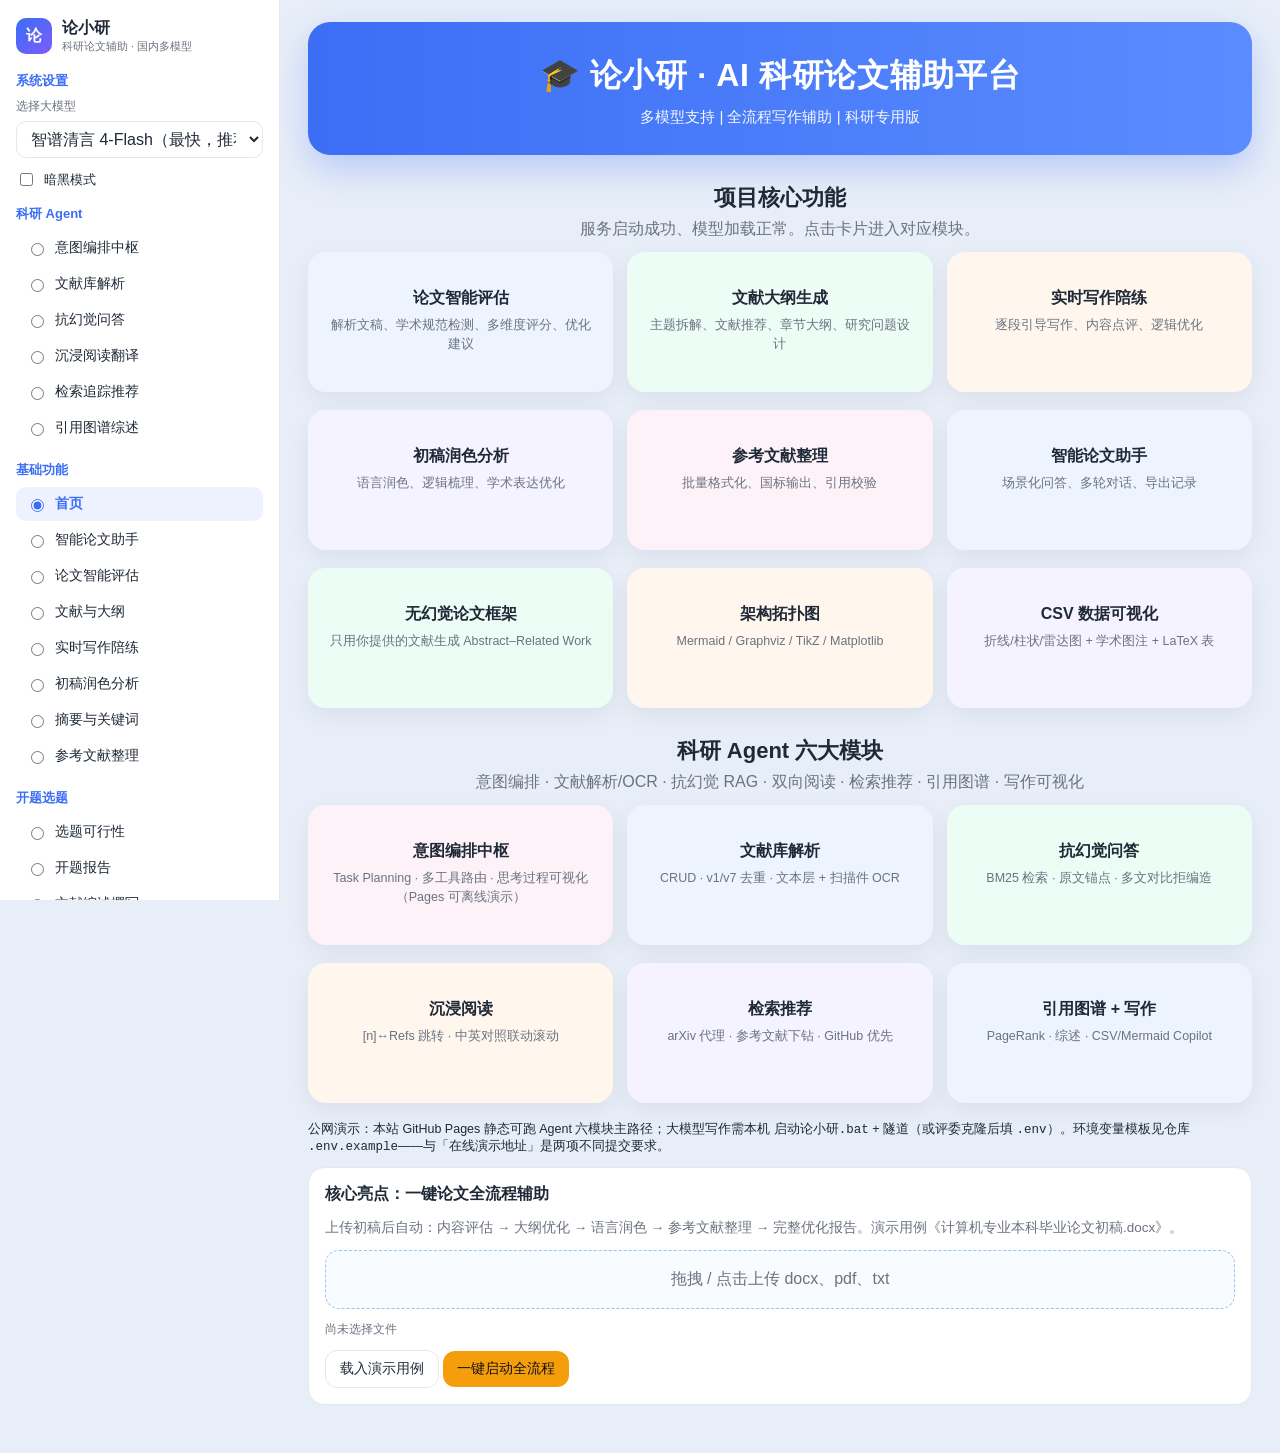
==== docs/index.html @ 1c985ee3 "Stabilize research-agent build: browser-side demo, deploy scripts, no secrets" ====
<!DOCTYPE html>
<html lang="zh-CN">
<head>
  <meta charset="UTF-8" />
  <meta name="viewport" content="width=device-width, initial-scale=1" />
  <title>论小研 · AI 科研论文辅助平台</title>
  <link rel="stylesheet" href="static/css/style.css?v=39" />
  <script>
    function go(id) {
      var pages = document.querySelectorAll(".page");
      for (var i = 0; i < pages.length; i++) pages[i].classList.remove("show");
      var el = document.getElementById("page-" + id);
      if (el) el.classList.add("show");
      var radios = document.querySelectorAll('input[name="nav"]');
      for (var j = 0; j < radios.length; j++) radios[j].checked = radios[j].value === id;
      try { history.replaceState(null, "", "#" + id); } catch (e) {}
      window.scrollTo(0, 0);
      return false;
    }
    function setScene(name) {
      window.LX_SCENE = name;
      var cards = document.querySelectorAll("#sceneCards .scard");
      for (var i = 0; i < cards.length; i++) cards[i].classList.toggle("on", cards[i].getAttribute("data-scene") === name);
      return false;
    }
  </script>
</head>
<body>
  <div class="app">
    <aside class="sidebar">
      <div class="brand-row">
        <div class="logo">论</div>
        <div><b>论小研</b><span>科研论文辅助 · 国内多模型</span></div>
      </div>

      <div class="h">系统设置</div>
      <label class="mini">选择大模型</label>
      <select id="modelSelect">
        <optgroup label="智谱清言">
          <option value="glm-4-flash" selected>智谱清言 4-Flash（最快，推荐）</option>
          <option value="glm-4-flash-250414">智谱清言 4-Flash-250414（长文本）</option>
          <option value="glm-4.7-flash">智谱清言 4.7-Flash（写作）</option>
          <option value="glm-4.5-flash">智谱清言 4.5-Flash（均衡）</option>
          <option value="glm-z1-flash">智谱清言 Z1-Flash（深度推理）</option>
        </optgroup>
        <optgroup label="通义千问">
          <option value="qwen25-7b">通义千问 2.5-7B（对话）</option>
          <option value="qwen35-4b">通义千问 3.5-4B（写作）</option>
        </optgroup>
        <optgroup label="Groq">
          <option value="groq-qwen38">通义千问 3.8-27B（Groq）</option>
          <option value="groq-gpt120">GPT-OSS 120B（长文）</option>
        </optgroup>
      </select>
      <label class="check"><input type="checkbox" id="darkBox" /> 暗黑模式</label>

      <div class="h">科研 Agent</div>
      <div class="nav-group">
        <label class="nav-item"><input type="radio" name="nav" value="agent" onclick="go('agent')" /> 意图编排中枢</label>
        <label class="nav-item"><input type="radio" name="nav" value="library" onclick="go('library')" /> 文献库解析</label>
        <label class="nav-item"><input type="radio" name="nav" value="rag" onclick="go('rag')" /> 抗幻觉问答</label>
        <label class="nav-item"><input type="radio" name="nav" value="reader" onclick="go('reader')" /> 沉浸阅读翻译</label>
        <label class="nav-item"><input type="radio" name="nav" value="retrieve" onclick="go('retrieve')" /> 检索追踪推荐</label>
        <label class="nav-item"><input type="radio" name="nav" value="graph" onclick="go('graph')" /> 引用图谱综述</label>
      </div>
      <div class="h">基础功能</div>
      <div class="nav-group">
        <label class="nav-item"><input type="radio" name="nav" value="home" checked onclick="go('home')" /> 首页</label>
        <label class="nav-item"><input type="radio" name="nav" value="chat" onclick="go('chat')" /> 智能论文助手</label>
        <label class="nav-item"><input type="radio" name="nav" value="evaluate" onclick="go('evaluate')" /> 论文智能评估</label>
        <label class="nav-item"><input type="radio" name="nav" value="outline" onclick="go('outline')" /> 文献与大纲</label>
        <label class="nav-item"><input type="radio" name="nav" value="coach" onclick="go('coach')" /> 实时写作陪练</label>
        <label class="nav-item"><input type="radio" name="nav" value="polish" onclick="go('polish')" /> 初稿润色分析</label>
        <label class="nav-item"><input type="radio" name="nav" value="abstract" onclick="go('abstract')" /> 摘要与关键词</label>
        <label class="nav-item"><input type="radio" name="nav" value="refs" onclick="go('refs')" /> 参考文献整理</label>
      </div>
      <div class="h">开题选题</div>
      <div class="nav-group">
        <label class="nav-item"><input type="radio" name="nav" value="topic" onclick="go('topic')" /> 选题可行性</label>
        <label class="nav-item"><input type="radio" name="nav" value="proposal" onclick="go('proposal')" /> 开题报告</label>
        <label class="nav-item"><input type="radio" name="nav" value="litreview" onclick="go('litreview')" /> 文献综述撰写</label>
        <label class="nav-item"><input type="radio" name="nav" value="schedule" onclick="go('schedule')" /> 进度与任务书</label>
        <label class="nav-item"><input type="radio" name="nav" value="path" onclick="go('path')" /> 科研路径规划</label>
      </div>
      <div class="h">写作表达</div>
      <div class="nav-group">
        <label class="nav-item"><input type="radio" name="nav" value="rewrite" onclick="go('rewrite')" /> 学术降重改写</label>
        <label class="nav-item"><input type="radio" name="nav" value="expand" onclick="go('expand')" /> 章节扩写</label>
        <label class="nav-item"><input type="radio" name="nav" value="translate" onclick="go('translate')" /> 中英学术翻译</label>
        <label class="nav-item"><input type="radio" name="nav" value="diff" onclick="go('diff')" /> 两稿对照</label>
        <label class="nav-item"><input type="radio" name="nav" value="retrospect" onclick="go('retrospect')" /> 论文写作复盘</label>
        <label class="nav-item"><input type="radio" name="nav" value="framework" onclick="go('framework')" /> 无幻觉论文框架</label>
        <label class="nav-item"><input type="radio" name="nav" value="diagram" onclick="go('diagram')" /> 架构拓扑图</label>
        <label class="nav-item"><input type="radio" name="nav" value="csvviz" onclick="go('csvviz')" /> CSV 数据可视化</label>
      </div>
      <div class="h">规范与实验</div>
      <div class="nav-group">
        <label class="nav-item"><input type="radio" name="nav" value="terms" onclick="go('terms')" /> 术语与缩写表</label>
        <label class="nav-item"><input type="radio" name="nav" value="formula" onclick="go('formula')" /> 公式与符号</label>
        <label class="nav-item"><input type="radio" name="nav" value="figure" onclick="go('figure')" /> 图表与表题</label>
        <label class="nav-item"><input type="radio" name="nav" value="experiment" onclick="go('experiment')" /> 实验设计助手</label>
        <label class="nav-item"><input type="radio" name="nav" value="reproduce" onclick="go('reproduce')" /> 复现实验清单</label>
        <label class="nav-item"><input type="radio" name="nav" value="ethics" onclick="go('ethics')" /> 伦理致谢声明</label>
      </div>
      <div class="h">答辩投稿</div>
      <div class="nav-group">
        <label class="nav-item"><input type="radio" name="nav" value="submit" onclick="go('submit')" /> 投稿适配优化</label>
        <label class="nav-item"><input type="radio" name="nav" value="reviewer" onclick="go('reviewer')" /> 审稿人模拟</label>
        <label class="nav-item"><input type="radio" name="nav" value="rebuttal" onclick="go('rebuttal')" /> 审稿意见回复</label>
        <label class="nav-item"><input type="radio" name="nav" value="venue" onclick="go('venue')" /> 期刊会议推荐</label>
        <label class="nav-item"><input type="radio" name="nav" value="defense" onclick="go('defense')" /> 答辩模拟</label>
        <label class="nav-item"><input type="radio" name="nav" value="ppt" onclick="go('ppt')" /> 答辩PPT大纲</label>
        <label class="nav-item"><input type="radio" name="nav" value="weekly" onclick="go('weekly')" /> 导师周报</label>
      </div>
    </aside>

    <main class="main">
      <section class="page show" id="page-home">
        <div class="hero">
          <h1>🎓 论小研 · AI 科研论文辅助平台</h1>
          <p>多模型支持 | 全流程写作辅助 | 科研专用版</p>
        </div>
        <div class="section-head">
          <h2>项目核心功能</h2>
          <p>服务启动成功、模型加载正常。点击卡片进入对应模块。</p>
        </div>
        <div class="cards3">
          <div class="scard c1 feat" onclick="go('evaluate')"><b>论文智能评估</b><span>解析文稿、学术规范检测、多维度评分、优化建议</span></div>
          <div class="scard c2 feat" onclick="go('outline')"><b>文献大纲生成</b><span>主题拆解、文献推荐、章节大纲、研究问题设计</span></div>
          <div class="scard c3 feat" onclick="go('coach')"><b>实时写作陪练</b><span>逐段引导写作、内容点评、逻辑优化</span></div>
        </div>
        <div class="cards3">
          <div class="scard c4 feat" onclick="go('polish')"><b>初稿润色分析</b><span>语言润色、逻辑梳理、学术表达优化</span></div>
          <div class="scard c5 feat" onclick="go('refs')"><b>参考文献整理</b><span>批量格式化、国标输出、引用校验</span></div>
          <div class="scard c1 feat" onclick="go('chat')"><b>智能论文助手</b><span>场景化问答、多轮对话、导出记录</span></div>
        </div>
        <div class="cards3">
          <div class="scard c2 feat" onclick="go('framework')"><b>无幻觉论文框架</b><span>只用你提供的文献生成 Abstract–Related Work</span></div>
          <div class="scard c3 feat" onclick="go('diagram')"><b>架构拓扑图</b><span>Mermaid / Graphviz / TikZ / Matplotlib</span></div>
          <div class="scard c4 feat" onclick="go('csvviz')"><b>CSV 数据可视化</b><span>折线/柱状/雷达图 + 学术图注 + LaTeX 表</span></div>
        </div>
        <div class="section-head"><h2>科研 Agent 六大模块</h2><p>意图编排 · 文献解析/OCR · 抗幻觉 RAG · 双向阅读 · 检索推荐 · 引用图谱 · 写作可视化</p></div>
        <div class="cards3">
          <div class="scard c5 feat" onclick="go('agent')"><b>意图编排中枢</b><span>Task Planning · 多工具路由 · 思考过程可视化（Pages 可离线演示）</span></div>
          <div class="scard c1 feat" onclick="go('library')"><b>文献库解析</b><span>CRUD · v1/v7 去重 · 文本层 + 扫描件 OCR</span></div>
          <div class="scard c2 feat" onclick="go('rag')"><b>抗幻觉问答</b><span>BM25 检索 · 原文锚点 · 多文对比拒编造</span></div>
        </div>
        <div class="cards3">
          <div class="scard c3 feat" onclick="go('reader')"><b>沉浸阅读</b><span>[n]↔Refs 跳转 · 中英对照联动滚动</span></div>
          <div class="scard c4 feat" onclick="go('retrieve')"><b>检索推荐</b><span>arXiv 代理 · 参考文献下钻 · GitHub 优先</span></div>
          <div class="scard c1 feat" onclick="go('graph')"><b>引用图谱 + 写作</b><span>PageRank · 综述 · CSV/Mermaid Copilot</span></div>
        </div>
        <p class="muted" style="margin:8px 0 0;font-size:12.5px">公网演示：本站 GitHub Pages 静态可跑 Agent 六模块主路径；大模型写作需本机 <code>启动论小研.bat</code> + 隧道（或评委克隆后填 <code>.env</code>）。环境变量模板见仓库 <code>.env.example</code>——与「在线演示地址」是两项不同提交要求。</p>
        <div class="card">
          <b>核心亮点：一键论文全流程辅助</b>
          <p style="color:var(--muted);font-size:13.5px">上传初稿后自动：内容评估 → 大纲优化 → 语言润色 → 参考文献整理 → 完整优化报告。演示用例《计算机专业本科毕业论文初稿.docx》。</p>
          <div class="drop" id="pipeDrop">拖拽 / 点击上传 docx、pdf、txt<input type="file" accept=".docx,.pdf,.txt,.md" /></div>
          <p class="filelab" id="pipeFileLabel" style="color:var(--muted);font-size:12px">尚未选择文件</p>
          <button class="btn ghost" type="button" onclick="loadDemo('pipeline')">载入演示用例</button>
          <button class="btn gold" type="button" onclick="runPipe()">一键启动全流程</button>
          <div id="pipeResult"></div>
        </div>
      </section>

      <section class="page" id="page-agent">
        <div class="hero"><h1>意图驱动 · 科研 Agent 编排中枢</h1><p>Task Planning → 多工具调用 → 思考日志（可纯前端闭环，冲 Agent 技术深度分）</p></div>
        <div class="card">
          <label class="muted">研究意图 / 目标</label>
          <textarea id="agentGoal" rows="2" placeholder="例：全流程演示：Attention 去重 + RAG 问 β1 + 多文对比 + arXiv 检索 + 图谱综述 + 写作框架">全流程科研演示：去重 RAG 对比 检索 图谱 写作</textarea>
          <div class="grid2">
            <div>
              <label class="muted">RAG 问题（可选）</label>
              <input id="agentQuestion" type="text" value="Adam beta_1 beta_2 and how many P100 GPUs?" style="width:100%" />
            </div>
            <div>
              <label class="muted">检索词（可选）</label>
              <input id="agentRetrieve" type="text" value="transformer attention" style="width:100%" />
            </div>
          </div>
          <label class="muted">写作 idea（可选）</label>
          <input id="agentIdea" type="text" value="occlusion-aware campus pedestrian detection" style="width:100%" />
          <div class="row" style="margin-top:10px">
            <button class="btn ghost" type="button" onclick="previewAgentPlan()">只生成计划</button>
            <button class="btn gold" type="button" onclick="runResearchAgent()">执行编排</button>
          </div>
          <h4>任务计划</h4>
          <div id="agentPlan"></div>
          <h4>思考过程</h4>
          <div id="agentThoughts" class="report"></div>
          <h4>汇总输出</h4>
          <div id="agentResult"></div>
        </div>
      </section>

      <section class="page" id="page-library">
        <div class="hero"><h1>文献库 · PDF 解析与语义去重</h1><p>模块一：CRUD · SimHash 去重 · 文本层解析 · 扫描件 OCR（Tesseract）</p></div>
        <div class="card">
          <div class="row">
            <button class="btn gold" type="button" onclick="loadAttentionDemo()">一键 Attention v1→v7 去重测例</button>
            <button class="btn ghost" type="button" onclick="loadScanOcrDemo()">扫描件 OCR 测例 PDF</button>
            <button class="btn ghost" type="button" onclick="loadLongBookDemo()">长文档分级加载测例</button>
            <input type="file" id="libFile" accept=".pdf,.txt,.md" />
            <button class="btn" type="button" onclick="ingestLibFile()">上传入库</button>
          </div>
          <textarea id="libPaste" rows="5" placeholder="或粘贴论文纯文本（含 Title/Abstract/References）"></textarea>
          <button class="btn ghost" type="button" onclick="ingestLibPaste()">粘贴入库</button>
          <div id="libList"></div>
          <div class="report" id="libDetail"></div>
        </div>
      </section>

      <section class="page" id="page-rag">
        <div class="hero"><h1>抗幻觉知识问答</h1><p>模块二：RAG 溯源锚点 · 多文对比 · 证据不足拒答</p></div>
        <div class="card">
          <div class="pick-list" id="ragPickList"></div>
          <textarea id="ragQuestion" rows="3" placeholder="例：Adam 的 β1/β2？训练用了几块 P100？WMT En-De BLEU？"></textarea>
          <div class="row">
            <button class="btn" type="button" onclick="runRagAsk()">带出处回答</button>
            <button class="btn ghost" type="button" onclick="runRagCompare()">多文对比</button>
          </div>
          <div class="report" id="ragOut"></div>
        </div>
      </section>

      <section class="page" id="page-reader">
        <div class="hero"><h1>沉浸式阅读与双向翻译</h1><p>模块三：标题树 · [n]↔References · 中英联动滚动 · 整句对照（禁中英混杂）</p></div>
        <div class="card">
          <div class="row">
            <select id="readerSelect"></select>
            <button class="btn" type="button" onclick="openReader()">打开阅读器</button>
            <button class="btn ghost" type="button" onclick="polishReaderZh()">模型补全中文</button>
          </div>
          <div id="readerRoot"></div>
        </div>
      </section>

      <section class="page" id="page-retrieve">
        <div class="hero"><h1>论文检索 · 追踪 · 推荐</h1><p>模块四：arXiv API · 参考文献下钻 · GitHub 优先推荐</p></div>
        <div class="card">
          <div class="row">
            <input id="arxivQ" type="text" placeholder="检索词或 arXiv id，如 transformer / 1706.03762" style="flex:1;min-width:200px" />
            <button class="btn" type="button" onclick="runArxivSearch()">检索</button>
            <button class="btn ghost" type="button" onclick="runRecommend()">基于本地库推荐</button>
          </div>
          <textarea id="refDrill" rows="4" placeholder="粘贴参考文献列表，逐条下钻下载元数据"></textarea>
          <button class="btn ghost" type="button" onclick="runRefDrill()">参考文献下钻</button>
          <div id="arxivOut"></div>
        </div>
      </section>

      <section class="page" id="page-graph">
        <div class="hero"><h1>局域引用图谱与综述</h1><p>模块五：PageRank 基石节点 · 自动综述 · Future Work 去旧提新</p></div>
        <div class="card">
          <div class="row">
            <button class="btn gold" type="button" onclick="loadGraphDemo()">载入 16 篇演示语料</button>
            <button class="btn" type="button" onclick="runGraph()">生成图谱与综述</button>
          </div>
          <div id="graphOut"></div>
        </div>
      </section>

      <section class="page" id="page-chat">
        <div class="hero">
          <h1>🎓 论小研 · 智能论文助手</h1>
          <p>多模型支持 | 全流程写作辅助 | 科研专用版</p>
        </div>
        <div class="section-head">
          <h2>智能论文助手</h2>
          <p>自然对话交互，一站式解决开题、写作、文献、答辩问题</p>
        </div>
        <div class="badge" id="speedBadge">极速模式：智谱清言 4-Flash</div>
        <div class="cards3" id="sceneCards">
          <div class="scard c1 on" data-scene="writing" onclick="setScene('writing')"><b>论文写作</b><span>大纲设计、内容扩充、摘要撰写、降重表达</span></div>
          <div class="scard c2" data-scene="lit" onclick="setScene('lit')"><b>文献辅助</b><span>文献总结、研究对比、创新点提炼、开题报告辅助</span></div>
          <div class="scard c3" data-scene="guide" onclick="setScene('guide')"><b>科研指导</b><span>选题建议、研究方法、投稿技巧、学术规范</span></div>
        </div>
        <p style="color:var(--muted);font-size:13px">试试这些问题：</p>
        <div class="qrow">
          <button class="qbtn" type="button" onclick="ask('论文大纲怎么写？')">论文大纲怎么写</button>
          <button class="qbtn" type="button" onclick="ask('摘要优化建议')">摘要优化建议</button>
          <button class="qbtn" type="button" onclick="ask('文献怎么总结？')">文献怎么总结</button>
          <button class="qbtn" type="button" onclick="ask('答辩老师最爱问什么？')">答辩高频问题</button>
        </div>
        <div class="card">
          <b>对话记录</b>
          <div class="chat-log" id="chatLog"><p style="color:var(--muted)">选择场景后，点击快捷问题或在下方提问。</p></div>
          <div style="display:flex;gap:8px;margin-top:8px;align-items:center">
            <input type="text" id="chatInput" placeholder="自由提问，例如：帮我评估这篇论文的摘要" />
            <label class="btn ghost" style="margin:0;cursor:pointer;white-space:nowrap">上传论文
              <input id="chatFile" type="file" accept=".docx,.pdf,.txt,.md" style="display:none" />
            </label>
            <button class="btn" type="button" onclick="sendChat()">发送</button>
            <button class="btn ghost" type="button" onclick="exportChat()">导出</button>
          </div>
          <p class="filelab" id="chatFileLabel" style="display:none"></p>
        </div>
      </section>

      <section class="page" id="page-evaluate">
        <div class="hero"><h1>论文智能评估</h1><p>解析文稿 · 学术规范检测 · 多维度评分</p></div>
        <div class="card">
          <div class="drop" data-key="evaluate">拖拽 / 点击上传论文 docx、pdf<input type="file" accept=".docx,.pdf,.txt,.md" /></div>
          <p class="filelab" id="evaluateFileLabel" style="color:var(--muted);font-size:12px">尚未选择文件</p>
          <button class="btn ghost" type="button" onclick="loadDemo('evaluate')">使用演示用例</button>
          <button class="btn" type="button" onclick="runTool('evaluate')">开始评估</button>
          <div class="report" id="evaluateOut"></div>
        </div>
      </section>

      <section class="page" id="page-outline">
        <div class="hero"><h1>个性化文献与大纲生成</h1><p>章节大纲 · 核心文献 · 研究问题</p></div>
        <div class="card">
          <label class="mini">研究主题</label>
          <input type="text" id="outlineTopic" placeholder="例如：校园行人检测与轨迹分析" />
          <div class="drop" data-key="outline">可上传初稿辅助生成<input type="file" accept=".docx,.pdf,.txt,.md" /></div>
          <button class="btn ghost" type="button" onclick="loadDemo('outline')">使用演示用例</button>
          <button class="btn" type="button" onclick="runTool('outline')">生成大纲与文献</button>
          <div class="report" id="outlineOut"></div>
        </div>
      </section>

      <section class="page" id="page-coach">
        <div class="hero"><h1>实时写作陪练</h1><p>导师引导 → 你撰写 → AI 点评</p></div>
        <div class="card">
          <p>演示引导题：请阐述本研究的核心创新点与现有方案的差异</p>
          <div class="drop" data-key="coach">上传大纲 / 已写片段<input type="file" accept=".docx,.pdf,.txt,.md" /></div>
          <textarea id="coachAns" placeholder="文本输入作答…"></textarea>
          <button class="btn ghost" type="button" onclick="loadDemo('coach')">使用演示用例</button>
          <button class="btn" type="button" onclick="runTool('coach')">提交点评</button>
          <div class="report" id="coachOut"></div>
        </div>
      </section>

      <section class="page" id="page-polish">
        <div class="hero"><h1>论文初稿润色分析</h1><p>语言、逻辑与学术表达</p></div>
        <div class="card">
          <div class="drop" data-key="polish">上传论文初稿（演示为 docx）<input type="file" accept=".docx,.pdf,.txt,.md" /></div>
          <p class="filelab" id="polishFileLabel" style="color:var(--muted);font-size:12px">尚未选择文件</p>
          <button class="btn ghost" type="button" onclick="loadDemo('polish')">使用演示用例</button>
          <button class="btn" type="button" onclick="runTool('polish')">开始润色分析</button>
          <div class="report" id="polishOut"></div>
        </div>
      </section>

      <section class="page" id="page-abstract">
        <div class="hero"><h1>摘要与关键词生成</h1><p>中文摘要 · 英文摘要 · 关键词 3–5 个</p></div>
        <div class="card">
          <label class="mini">目标期刊 / 学位要求</label>
          <input type="text" id="absReq" value="本科毕业论文摘要" />
          <div class="drop" data-key="abstract">上传论文正文<input type="file" accept=".docx,.pdf,.txt,.md" /></div>
          <button class="btn ghost" type="button" onclick="loadDemo('abstract')">使用演示用例</button>
          <button class="btn" type="button" onclick="runTool('abstract')">一键生成摘要</button>
          <div class="report" id="abstractOut"></div>
        </div>
      </section>

      <section class="page" id="page-refs">
        <div class="hero"><h1>参考文献格式化助手</h1><p>默认 GB/T 7714—2025 顺序编码制</p></div>
        <div class="card">
          <select id="refStd"><option>GB/T 7714—2025 顺序编码制</option><option>GB/T 7714—2025 著者-出版年制</option><option>APA 7th</option></select>
          <textarea id="refRaw" placeholder="粘贴文献列表，或上传文档批量导入"></textarea>
          <div class="drop" data-key="refs">批量导入文件<input type="file" accept=".docx,.pdf,.txt,.md" /></div>
          <button class="btn" type="button" onclick="runTool('refs')">生成格式化结果</button>
          <button class="btn ghost" type="button" onclick="copyOut('refs')">一键复制</button>
          <div class="report" id="refsOut"></div>
        </div>
      </section>

      <section class="page" id="page-topic">
        <div class="hero"><h1>选题可行性评估</h1><p>空白、风险、工作量与题目改写</p></div>
        <div class="card">
          <input type="text" id="topicName" placeholder="拟题 / 方向，例如校园行人检测" />
          <button class="btn" type="button" onclick="runTool('topic')">评估选题</button>
          <div class="report" id="topicOut"></div>
        </div>
      </section>
      <section class="page" id="page-proposal">
        <div class="hero"><h1>开题报告生成</h1><p>依据、内容、方案、12 周进度</p></div>
        <div class="card">
          <input type="text" id="propTopic" placeholder="研究主题" />
          <button class="btn ghost" type="button" onclick="loadDemo('proposal')">使用演示用例</button>
          <button class="btn" type="button" onclick="runTool('proposal')">生成开题报告</button>
          <div class="report" id="proposalOut"></div>
        </div>
      </section>
      <section class="page" id="page-litreview">
        <div class="hero"><h1>文献综述撰写</h1><p>按技术线，不要编年体</p></div>
        <div class="card">
          <div class="drop" data-key="litreview">可上传已有综述草稿<input type="file" accept=".docx,.pdf,.txt,.md" /></div>
          <button class="btn ghost" type="button" onclick="loadDemo('litreview')">使用演示用例</button>
          <button class="btn" type="button" onclick="runTool('litreview')">生成综述结构</button>
          <div class="report" id="litreviewOut"></div>
        </div>
      </section>
      <section class="page" id="page-schedule">
        <div class="hero"><h1>进度与任务书</h1><p>里程碑与每周交付物</p></div>
        <div class="card"><button class="btn" type="button" onclick="runTool('schedule')">生成任务书</button><div class="report" id="scheduleOut"></div></div>
      </section>
      <section class="page" id="page-path">
        <div class="hero"><h1>科研路径规划</h1><p>短期提升与中长期方向</p></div>
        <div class="card">
          <input type="text" id="pathMajor" placeholder="专业，如计算机科学与技术" />
          <input type="text" id="pathSkills" placeholder="已掌握技能" style="margin-top:8px" />
          <input type="text" id="pathInterest" placeholder="研究兴趣" style="margin-top:8px" />
          <div class="drop" data-key="path">上传课程作业 / 课程论文<input type="file" accept=".docx,.pdf,.txt,.md" /></div>
          <button class="btn" type="button" onclick="runTool('path')">生成规划路线</button>
          <div class="report" id="pathOut"></div>
        </div>
      </section>
      <section class="page" id="page-rewrite">
        <div class="hero"><h1>学术降重改写</h1><p>按场景和数据改写，禁止无意义同义替换</p></div>
        <div class="card">
          <textarea id="rewriteSrc" placeholder="粘贴待改写段落"></textarea>
          <button class="btn" type="button" onclick="runTool('rewrite')">开始降重改写</button>
          <div class="report" id="rewriteOut"></div>
        </div>
      </section>
      <section class="page" id="page-expand">
        <div class="hero"><h1>章节扩写</h1><p>提纲扩成可粘贴学术段落</p></div>
        <div class="card">
          <select id="expandChap"><option>绪论 / 创新点</option><option>相关工作</option><option>方法设计</option><option>实验验证</option><option>总结展望</option></select>
          <button class="btn ghost" type="button" onclick="loadDemo('expand')">使用演示用例</button>
          <button class="btn" type="button" onclick="runTool('expand')">扩写本章</button>
          <div class="report" id="expandOut"></div>
        </div>
      </section>
      <section class="page" id="page-translate">
        <div class="hero"><h1>中英学术翻译</h1><p>保留 mAP 等指标符号</p></div>
        <div class="card">
          <textarea id="transSrc" placeholder="中文或英文段落"></textarea>
          <button class="btn" type="button" onclick="runTool('translate')">生成译文</button>
          <div class="report" id="translateOut"></div>
        </div>
      </section>
      <section class="page" id="page-framework">
        <div class="hero"><h1>无幻觉论文框架</h1><p>Abstract / Introduction / Related Work；参考文献只使用你粘贴的条目，绝不编造</p></div>
        <div class="card">
          <label>研究 idea</label>
          <textarea id="fwIdea" placeholder="例如：校园监控中的小目标行人检测与遮挡跟踪"></textarea>
          <label style="margin-top:10px;display:block">真实文献条目（每行一条，可含作者/年份/题名）</label>
          <textarea id="fwPapers" placeholder="Vaswani et al. Attention Is All You Need. NeurIPS, 2017.&#10;Redmon J, Farhadi A. YOLOv3: An Incremental Improvement. arXiv, 2018."></textarea>
          <button class="btn" type="button" onclick="runFramework()">生成无幻觉框架</button>
          <div class="report" id="fwOut"></div>
        </div>
      </section>
      <section class="page" id="page-diagram">
        <div class="hero"><h1>架构拓扑图</h1><p>根据 idea 生成系统架构，并导出 Mermaid / DOT / TikZ / Matplotlib</p></div>
        <div class="card">
          <textarea id="diagIdea" placeholder="描述方法流程，例如：YOLOv8 检测 → ByteTrack 跟踪 → 轨迹热力与越界分析"></textarea>
          <button class="btn" type="button" onclick="runDiagram()">生成架构图与脚本</button>
          <div class="report" id="diagOut"></div>
        </div>
      </section>
      <section class="page" id="page-csvviz">
        <div class="hero"><h1>CSV 数据可视化 Copilot</h1><p>上传实验 CSV → 学术图表 + Figure Caption + Matplotlib / booktabs</p></div>
        <div class="card">
          <div class="drop">拖拽 / 点击上传 CSV<input id="csvFile" type="file" accept=".csv,text/csv" /></div>
          <textarea id="csvRaw" placeholder="或直接粘贴 CSV 文本" style="min-height:140px;margin-top:10px"></textarea>
          <div style="display:flex;gap:8px;flex-wrap:wrap;margin-top:10px;align-items:center">
            <select id="csvChartType">
              <option value="auto">自动选型</option>
              <option value="line">折线图</option>
              <option value="bar">柱状图</option>
              <option value="scatter">散点图</option>
              <option value="radar">雷达图</option>
            </select>
            <button class="btn ghost" type="button" onclick="loadCsvDemo()">载入演示 CSV</button>
            <button class="btn" type="button" onclick="runCsvViz()">生成图表与图注</button>
          </div>
          <div class="report" id="csvOut"></div>
        </div>
      </section>
      <section class="page" id="page-diff">
        <div class="hero"><h1>两稿对照</h1><p>进步点与未改的高优先级项</p></div>
        <div class="card">
          <textarea id="diffNote" placeholder="修改说明或第二版摘录"></textarea>
          <button class="btn ghost" type="button" onclick="loadDemo('diff')">使用演示用例</button>
          <button class="btn" type="button" onclick="runTool('diff')">生成对照</button>
          <div class="report" id="diffOut"></div>
        </div>
      </section>
      <section class="page" id="page-retrospect">
        <div class="hero"><h1>论文写作复盘</h1><p>对照多次评估 / 润色记录</p></div>
        <div class="card">
          <button class="btn" type="button" onclick="runTool('retrospect')">生成结构化复盘</button>
          <div class="report" id="retrospectOut"></div>
        </div>
      </section>
      <section class="page" id="page-terms">
        <div class="hero"><h1>术语与缩写表</h1><p></p></div>
        <div class="card"><button class="btn" type="button" onclick="runTool('terms')">生成术语表</button><div class="report" id="termsOut"></div></div>
      </section>
      <section class="page" id="page-formula">
        <div class="hero"><h1>公式与符号规范</h1><p></p></div>
        <div class="card"><button class="btn" type="button" onclick="runTool('formula')">生成符号表</button><div class="report" id="formulaOut"></div></div>
      </section>
      <section class="page" id="page-figure">
        <div class="hero"><h1>图表与表题</h1><p></p></div>
        <div class="card">
          <div class="drop" data-key="figure">可上传论文<input type="file" accept=".docx,.pdf,.txt,.md" /></div>
          <button class="btn" type="button" onclick="runTool('figure')">生成图表题</button>
          <div class="report" id="figureOut"></div>
        </div>
      </section>
      <section class="page" id="page-experiment">
        <div class="hero"><h1>实验设计助手</h1><p></p></div>
        <div class="card"><button class="btn" type="button" onclick="runTool('experiment')">生成实验方案</button><div class="report" id="experimentOut"></div></div>
      </section>
      <section class="page" id="page-reproduce">
        <div class="hero"><h1>复现实验清单</h1><p></p></div>
        <div class="card"><button class="btn" type="button" onclick="runTool('reproduce')">生成复现清单</button><div class="report" id="reproduceOut"></div></div>
      </section>
      <section class="page" id="page-ethics">
        <div class="hero"><h1>伦理、致谢与原创声明</h1><p></p></div>
        <div class="card"><button class="btn" type="button" onclick="runTool('ethics')">生成声明草稿</button><div class="report" id="ethicsOut"></div></div>
      </section>
      <section class="page" id="page-submit">
        <div class="hero"><h1>投稿适配智能优化</h1><p>对照期刊指南 / 学校规范</p></div>
        <div class="card">
          <textarea id="subGuide" placeholder="粘贴投稿指南或学校论文规范"></textarea>
          <div class="drop" data-key="submit">上传论文初稿<input type="file" accept=".docx,.pdf,.txt,.md" /></div>
          <button class="btn ghost" type="button" onclick="loadDemo('submit')">使用演示用例</button>
          <button class="btn" type="button" onclick="runTool('submit')">对照优化</button>
          <div class="report" id="submitOut"></div>
        </div>
      </section>
      <section class="page" id="page-reviewer">
        <div class="hero"><h1>多风格审稿人模拟</h1><p>温和导师 · 严格学术 · 交叉学科</p></div>
        <div class="card">
          <div class="qrow">
            <button class="qbtn" type="button" onclick="window.LX_STYLE='gentle'">温和导师型</button>
            <button class="qbtn" type="button" onclick="window.LX_STYLE='strict'">严格学术型</button>
            <button class="qbtn" type="button" onclick="window.LX_STYLE='cross'">交叉学科评审</button>
          </div>
          <div class="drop" data-key="reviewer">上传论文<input type="file" accept=".docx,.pdf,.txt,.md" /></div>
          <button class="btn ghost" type="button" onclick="loadDemo('reviewer')">使用演示用例</button>
          <button class="btn" type="button" onclick="runTool('reviewer')">生成评审意见</button>
          <div class="report" id="reviewerOut"></div>
        </div>
      </section>
      <section class="page" id="page-rebuttal">
        <div class="hero"><h1>审稿意见回复</h1><p></p></div>
        <div class="card">
          <textarea id="rebRaw" placeholder="粘贴审稿人意见"></textarea>
          <button class="btn" type="button" onclick="runTool('rebuttal')">生成回复草稿</button>
          <div class="report" id="rebuttalOut"></div>
        </div>
      </section>
      <section class="page" id="page-venue">
        <div class="hero"><h1>期刊 / 会议推荐</h1><p>按上传的论文推荐去向</p></div>
        <div class="card">
          <div class="drop" data-key="venue">拖拽 / 点击上传论文 docx、pdf、txt<input type="file" accept=".docx,.pdf,.txt,.md" /></div>
          <p class="filelab" id="venueFileLabel">尚未选择文件</p>
          <button class="btn ghost" type="button" onclick="loadDemo('venue')">使用演示用例</button>
          <button class="btn" type="button" onclick="runTool('venue')">生成去向建议</button>
          <div class="report" id="venueOut"></div>
        </div>
      </section>
      <section class="page" id="page-defense">
        <div class="hero"><h1>答辩提问模拟</h1><p></p></div>
        <div class="card">
          <div class="drop" data-key="defense">可上传论文<input type="file" accept=".docx,.pdf,.txt,.md" /></div>
          <button class="btn ghost" type="button" onclick="loadDemo('defense')">使用演示用例</button>
          <button class="btn" type="button" onclick="runTool('defense')">生成答辩题</button>
          <div class="report" id="defenseOut"></div>
        </div>
      </section>
      <section class="page" id="page-ppt">
        <div class="hero"><h1>答辩 PPT 大纲</h1><p>按上传的论文写 12 页结构与开场讲稿</p></div>
        <div class="card">
          <div class="drop" data-key="ppt">拖拽 / 点击上传论文 docx、pdf、txt<input type="file" accept=".docx,.pdf,.txt,.md" /></div>
          <p class="filelab" id="pptFileLabel">尚未选择文件</p>
          <button class="btn ghost" type="button" onclick="loadDemo('ppt')">使用演示用例</button>
          <button class="btn" type="button" onclick="runTool('ppt')">生成 PPT 大纲</button>
          <div class="report" id="pptOut"></div>
        </div>
      </section>
      <section class="page" id="page-weekly">
        <div class="hero"><h1>导师周报与邮件</h1><p></p></div>
        <div class="card">
          <textarea id="weekNote" placeholder="本周实际进展（可空）"></textarea>
          <button class="btn" type="button" onclick="runTool('weekly')">生成周报</button>
          <div class="report" id="weeklyOut"></div>
        </div>
      </section>
    </main>
  </div>
  <div class="toast" id="toast"></div>
  <div class="overlay" id="overlay"><div class="box"><div class="spin"></div><div id="overlayText">生成中…</div></div></div>
  <script src="static/vendor/fflate.min.js?v=23"></script>
  <script src="static/vendor/pdf.min.js?v=23"></script>
  <script src="static/js/readfile.js?v=23"></script>
  <script src="static/js/pages-demo.js?v=39"></script>
  <script src="static/js/app.js?v=39"></script>
  <script type="module" src="static/js/copilot-ui.js?v=39"></script>
  <script type="module" src="static/js/agent-ui.js?v=39"></script>
</body>
</html>
---- docs/static/css/style.css ----
:root {
  --bg: #e8eef8;
  --side: #ffffff;
  --text: #1f2937;
  --muted: #6b7280;
  --blue: #3b6ef5;
  --blue-2: #5b8cff;
  --line: #e5e7eb;
  --ok: #059669;
  --card: #ffffff;
  --radius: 18px;
  --font: "Segoe UI", "PingFang SC", "Microsoft YaHei", sans-serif;
}
[data-theme="dark"] {
  --bg: #0f172a;
  --side: #111827;
  --text: #e5e7eb;
  --muted: #94a3b8;
  --line: #1f2937;
  --card: #1e293b;
  --blue: #60a5fa;
}
* { box-sizing: border-box; }
html, body { height: 100%; margin: 0; }
body {
  font-family: var(--font);
  background: var(--bg);
  color: var(--text);
}
.app { display: grid; grid-template-columns: 280px 1fr; min-height: 100%; }
.sidebar {
  background: var(--side);
  border-right: 1px solid var(--line);
  padding: 18px 16px 28px;
  overflow: auto;
  height: 100vh;
  position: sticky;
  top: 0;
}
.brand-row { display: flex; align-items: center; gap: 10px; margin-bottom: 18px; }
.logo {
  width: 36px; height: 36px; border-radius: 10px;
  background: linear-gradient(135deg, #3b6ef5, #7c5cfc);
  color: #fff; display: grid; place-items: center; font-weight: 700;
}
.brand-row b { font-size: 16px; }
.brand-row span { display: block; font-size: 11px; color: var(--muted); }
.h { font-size: 13px; font-weight: 700; color: var(--blue); margin: 16px 0 8px; }
label.mini { font-size: 12px; color: var(--muted); display: block; margin-bottom: 6px; }
select, input[type="text"], input[type="password"], textarea, .field {
  width: 100%; padding: 8px 10px; border: 1px solid var(--line);
  border-radius: 10px; background: var(--card); color: var(--text); font: inherit;
}
.okbox {
  margin-top: 10px; background: #ecfdf5; color: #047857;
  border-radius: 12px; padding: 10px 12px; font-size: 12.5px;
}
[data-theme="dark"] .okbox { background: #064e3b; color: #6ee7b7; }
.check { display: flex; align-items: center; gap: 8px; font-size: 13px; margin: 12px 0; }
.nav-group { display: flex; flex-direction: column; gap: 2px; }
.nav-item {
  display: flex; align-items: center; gap: 8px;
  padding: 8px 10px; border-radius: 10px; cursor: pointer; font-size: 13.5px;
}
.nav-item:hover { background: #f1f5ff; }
[data-theme="dark"] .nav-item:hover { background: #1e293b; }
.nav-item.on, .nav-item:has(input:checked) {
  background: #eef2ff; color: var(--blue); font-weight: 600;
}
[data-theme="dark"] .nav-item.on, [data-theme="dark"] .nav-item:has(input:checked) {
  background: #1e3a5f; color: #93c5fd;
}
.nav-item input { accent-color: var(--blue); }
.main { padding: 22px 28px 48px; max-width: 1180px; }
.hero {
  background: linear-gradient(90deg, #3b6ef5 0%, #5b8cff 100%);
  color: #fff; text-align: center; border-radius: 22px;
  padding: 32px 24px 28px; box-shadow: 0 14px 36px rgba(59,110,245,.28);
}
.hero h1 { margin: 0; font-size: 32px; font-weight: 800; letter-spacing: .02em; }
.hero p { margin: 10px 0 0; opacity: .95; font-size: 15px; }
.scard {
  border-radius: 18px; padding: 26px 18px; text-align: center; cursor: pointer;
  border: 2px solid transparent; min-height: 140px;
  box-shadow: 0 8px 24px rgba(15, 23, 42, .06);
  transition: .15s ease;
}
.section-head { text-align: center; margin: 28px 0 8px; }
.section-head h2 { margin: 0; font-size: 22px; }
.section-head p { color: var(--muted); margin: 6px 0 0; }
.badge {
  display: inline-block; background: #eef2ff; color: #3b6ef5;
  border-radius: 999px; padding: 4px 10px; font-size: 12px; margin: 12px 0;
}
.cards3 { display: grid; grid-template-columns: repeat(3, 1fr); gap: 14px; margin: 12px 0 18px; }
.scard:hover, .scard.on { border-color: var(--blue); transform: translateY(-2px); }
.scard b { display: block; margin: 8px 0 6px; font-size: 16px; }
.scard span { font-size: 12.5px; color: var(--muted); }
.c1 { background: #eef4ff; }
.c2 { background: #ecfdf5; }
.c3 { background: #fff7ed; }
.c4 { background: #f5f3ff; }
.c5 { background: #fdf2f8; }
[data-theme="dark"] .c1, [data-theme="dark"] .c2, [data-theme="dark"] .c3,
[data-theme="dark"] .c4, [data-theme="dark"] .c5 { background: #1e293b; }
.qrow { display: flex; flex-wrap: wrap; gap: 10px; margin: 8px 0 16px; }
.qbtn {
  border: 0; background: var(--blue); color: #fff; border-radius: 12px;
  padding: 10px 16px; font-size: 14px; cursor: pointer;
}
.qbtn:hover { filter: brightness(1.08); }
.btn {
  border: 0; background: var(--blue); color: #fff; border-radius: 12px;
  padding: 9px 14px; font-size: 13.5px; cursor: pointer;
}
.btn.ghost { background: #fff; color: var(--text); border: 1px solid var(--line); }
.btn.gold { background: #f59e0b; color: #111; }
.drop {
  border: 1.5px dashed #93c5fd; background: #f8fbff; border-radius: 14px;
  padding: 18px; text-align: center; color: var(--muted); cursor: pointer; margin: 8px 0;
}
[data-theme="dark"] .drop { background: #0f172a; border-color: #334155; }
.drop input { display: none; }
.page { display: none; }
.page.show { display: block; }
.card {
  background: var(--card); border: 1px solid var(--line); border-radius: 16px;
  padding: 16px; margin-top: 12px;
}
.grid2 { display: grid; grid-template-columns: 1.2fr .8fr; gap: 12px; }
.chat-log { min-height: 180px; max-height: 360px; overflow: auto; padding: 8px 0; }
.bubble { max-width: 85%; padding: 10px 12px; border-radius: 12px; margin: 8px 0; white-space: pre-wrap; line-height: 1.7; font-size: 14px; }
.bubble.user { margin-left: auto; background: var(--blue); color: #fff; }
.bubble.bot { background: #f1f5f9; }
[data-theme="dark"] .bubble.bot { background: #0f172a; }
.report h4 { margin: 14px 0 6px; }
.report ul { margin: 0; padding-left: 18px; line-height: 1.75; }
.pre { white-space: pre-wrap; background: #f8fafc; border-radius: 10px; padding: 12px; }
[data-theme="dark"] .pre { background: #0f172a; }
.toast {
  position: fixed; right: 20px; bottom: 20px; background: #111827; color: #fff;
  padding: 10px 14px; border-radius: 10px; display: none; z-index: 50;
}
.overlay {
  position: fixed; inset: 0; background: rgba(15,23,42,.35); display: none;
  align-items: center; justify-content: center; z-index: 40; pointer-events: none;
}
.overlay.show { display: flex; pointer-events: auto; }
.overlay .box { background: var(--card); padding: 20px 24px; border-radius: 16px; }
.spin { width: 26px; height: 26px; border: 3px solid #ddd; border-top-color: var(--blue); border-radius: 50%; margin: 0 auto 8px; animation: sp .8s linear infinite; }
@keyframes sp { to { transform: rotate(360deg); } }
.example { display: grid; grid-template-columns: 1fr 1fr; gap: 10px; margin: 10px 0 14px; }
.example div { background: #f8fafc; border-radius: 10px; padding: 10px; font-size: 13px; line-height: 1.6; }
.feat { cursor: pointer; }
.feat:hover { border-color: var(--blue); }
.viz-svg { overflow: auto; margin: 12px 0; background: #fff; border: 1px solid var(--line); border-radius: 12px; padding: 8px; }
.viz-svg svg { max-width: 100%; height: auto; display: block; }
[data-theme="dark"] .viz-svg { background: #0f172a; }

/* 科研 Agent */
.paper-card, .hit-card { border: 1px solid var(--line); border-radius: 12px; padding: 10px 12px; margin: 8px 0; cursor: pointer; background: var(--card, #fff); }
.paper-card:hover, .hit-card:hover { border-color: var(--blue); }
.tag-gold { color: #b45309; font-weight: 600; }
.dedup-modal { position: fixed; inset: 0; background: rgba(15,23,42,.45); z-index: 9999; display: flex; align-items: center; justify-content: center; padding: 16px; }
.dedup-box { background: #fff; border-radius: 14px; max-width: 560px; width: 100%; padding: 18px; box-shadow: 0 20px 50px rgba(0,0,0,.2); }
[data-theme="dark"] .dedup-box { background: #0f172a; color: #e2e8f0; }
.reader-layout { display: grid; grid-template-columns: 160px 1fr 200px; gap: 10px; min-height: 520px; }
.reader-toc, .reader-refs { border: 1px solid var(--line); border-radius: 12px; padding: 10px; overflow: auto; max-height: 70vh; font-size: 12.5px; }
.reader-main { border: 1px solid var(--line); border-radius: 12px; display: flex; flex-direction: column; min-width: 0; min-height: 520px; }
.reader-col-heads { display: grid; grid-template-columns: 1fr 1fr; gap: 0; padding: 8px 12px 0; font-size: 13px; color: var(--muted); font-weight: 600; }
.reader-scroll { overflow: auto; padding: 10px; flex: 1; max-height: 65vh; line-height: 1.65; font-size: 13.5px; }
.rd-row { display: grid; grid-template-columns: 1fr 1fr; gap: 12px; margin-bottom: 10px; padding-bottom: 10px; border-bottom: 1px dashed var(--line); align-items: start; }
.rd-row .rd-en, .rd-row .rd-zh { min-width: 0; }
.rd-para { margin-bottom: 12px; padding-bottom: 8px; border-bottom: 1px dashed var(--line); }
.reader-panes { display: grid; grid-template-columns: 1fr 1fr; gap: 8px; min-width: 0; }
.reader-col { border: 1px solid var(--line); border-radius: 12px; display: flex; flex-direction: column; min-height: 520px; }
.toc-item { display: block; margin: 4px 0; color: var(--blue); text-decoration: none; }
.toc-item.lv2 { padding-left: 8px; } .toc-item.lv3 { padding-left: 16px; }
.ref-item { padding: 6px; border-radius: 8px; cursor: pointer; margin-bottom: 4px; }
.ref-item.active, .cite-ref.flash, a.cite.flash { background: #fef3c7; }
.cite-ref, a.cite { color: var(--blue); text-decoration: underline; cursor: pointer; }
.graph-svg { background: #fff; border: 1px solid var(--line); border-radius: 12px; }
.graph-svg .g-edge { stroke: #94a3b8; stroke-width: 1.2; }
.graph-svg .g-node circle { fill: #60a5fa; stroke: #1e3a8a; stroke-width: 1; }
.graph-svg .g-corner circle { fill: #fbbf24; stroke: #b45309; }
.graph-svg .g-edge circle { fill: #cbd5e1; stroke: #64748b; }
.graph-svg text { font-size: 10px; fill: #334155; }
.evidence-list { font-size: 13px; }
.pick-list { display: flex; flex-wrap: wrap; gap: 6px 12px; margin: 8px 0; max-height: 120px; overflow: auto; }
.reader-hint { margin: 0 0 10px; font-size: 12.5px; }
.rd-zh.pending { opacity: 0.92; }
.zh-badge { display: inline-block; font-size: 11px; color: #92400e; background: #fef3c7; border-radius: 4px; padding: 0 6px; margin-right: 6px; vertical-align: middle; }
.reader-col h4 { margin: 8px 12px 0; font-size: 13px; color: var(--muted); }
.agent-plan { margin: 8px 0; padding-left: 1.2em; }
.agent-plan li { margin: 8px 0; padding: 8px 10px; border-radius: 10px; border: 1px solid var(--line); background: var(--card, #fff); }
.agent-plan .st-running { border-color: var(--blue); }
.agent-plan .st-done { border-color: #16a34a; }
.agent-plan .st-warn, .agent-plan .st-error { border-color: #dc2626; }
.agent-sum { margin-top: 4px; font-size: 13px; }
.agent-err { color: #b91c1c; font-size: 13px; }
.agent-thoughts { max-height: 260px; overflow: auto; font-size: 13px; line-height: 1.55; }
.agent-thoughts .thought { padding: 4px 0; border-bottom: 1px dashed var(--line); }
@media (max-width: 1100px) {
  .reader-layout { grid-template-columns: 1fr; }
  .reader-panes { grid-template-columns: 1fr; }
  .rd-row, .reader-col-heads { grid-template-columns: 1fr; }
}
@media (max-width: 900px) {
  .app { grid-template-columns: 1fr; }
  .sidebar { position: relative; height: auto; }
  .cards3, .grid2, .example { grid-template-columns: 1fr; }
}
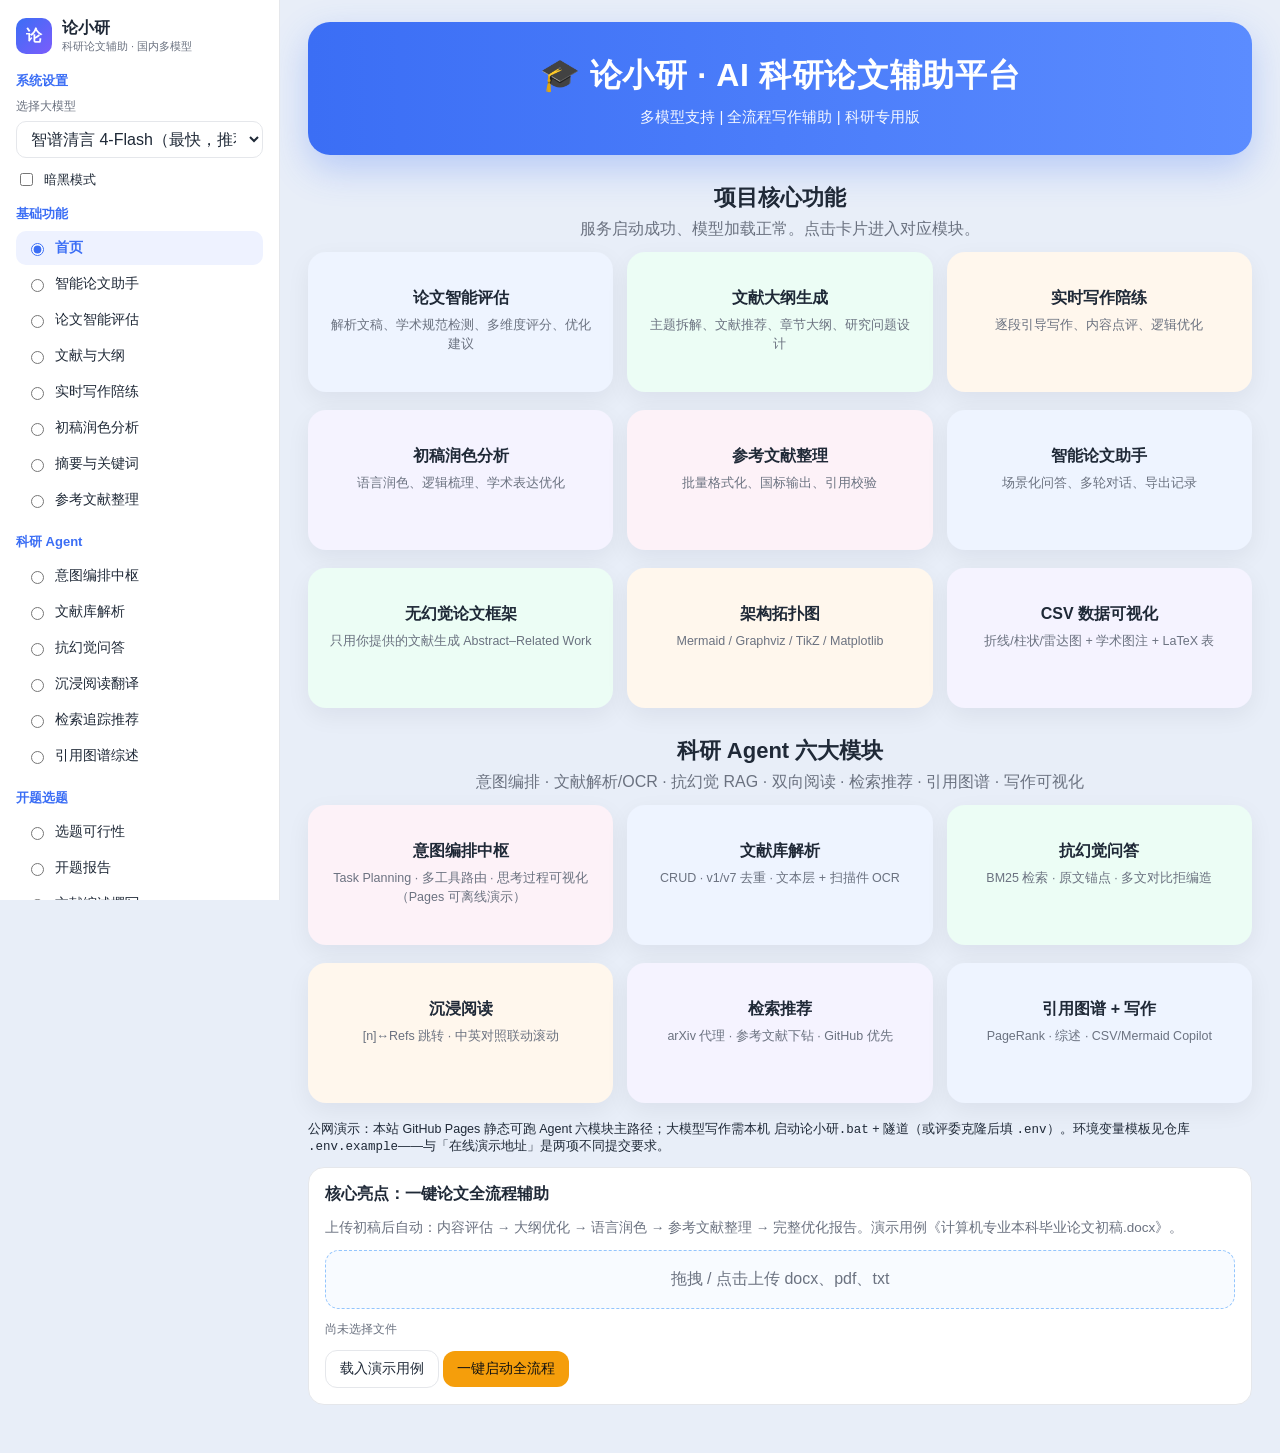
==== commit e8df42e5: "Move the research Agent group below basic features in the sidebar. Co-authored-by: Cursor <cursorage" ====
--- a/docs/index.html
+++ b/docs/index.html
@@ -4,7 +4,7 @@
   <meta charset="UTF-8" />
   <meta name="viewport" content="width=device-width, initial-scale=1" />
   <title>论小研 · AI 科研论文辅助平台</title>
-  <link rel="stylesheet" href="static/css/style.css?v=39" />
+  <link rel="stylesheet" href="static/css/style.css?v=49" />
   <script>
     function go(id) {
       var pages = document.querySelectorAll(".page");
@@ -54,15 +54,6 @@
       </select>
       <label class="check"><input type="checkbox" id="darkBox" /> 暗黑模式</label>
 
-      <div class="h">科研 Agent</div>
-      <div class="nav-group">
-        <label class="nav-item"><input type="radio" name="nav" value="agent" onclick="go('agent')" /> 意图编排中枢</label>
-        <label class="nav-item"><input type="radio" name="nav" value="library" onclick="go('library')" /> 文献库解析</label>
-        <label class="nav-item"><input type="radio" name="nav" value="rag" onclick="go('rag')" /> 抗幻觉问答</label>
-        <label class="nav-item"><input type="radio" name="nav" value="reader" onclick="go('reader')" /> 沉浸阅读翻译</label>
-        <label class="nav-item"><input type="radio" name="nav" value="retrieve" onclick="go('retrieve')" /> 检索追踪推荐</label>
-        <label class="nav-item"><input type="radio" name="nav" value="graph" onclick="go('graph')" /> 引用图谱综述</label>
-      </div>
       <div class="h">基础功能</div>
       <div class="nav-group">
         <label class="nav-item"><input type="radio" name="nav" value="home" checked onclick="go('home')" /> 首页</label>
@@ -73,6 +64,15 @@
         <label class="nav-item"><input type="radio" name="nav" value="polish" onclick="go('polish')" /> 初稿润色分析</label>
         <label class="nav-item"><input type="radio" name="nav" value="abstract" onclick="go('abstract')" /> 摘要与关键词</label>
         <label class="nav-item"><input type="radio" name="nav" value="refs" onclick="go('refs')" /> 参考文献整理</label>
+      </div>
+      <div class="h">科研 Agent</div>
+      <div class="nav-group">
+        <label class="nav-item"><input type="radio" name="nav" value="agent" onclick="go('agent')" /> 意图编排中枢</label>
+        <label class="nav-item"><input type="radio" name="nav" value="library" onclick="go('library')" /> 文献库解析</label>
+        <label class="nav-item"><input type="radio" name="nav" value="rag" onclick="go('rag')" /> 抗幻觉问答</label>
+        <label class="nav-item"><input type="radio" name="nav" value="reader" onclick="go('reader')" /> 沉浸阅读翻译</label>
+        <label class="nav-item"><input type="radio" name="nav" value="retrieve" onclick="go('retrieve')" /> 检索追踪推荐</label>
+        <label class="nav-item"><input type="radio" name="nav" value="graph" onclick="go('graph')" /> 引用图谱综述</label>
       </div>
       <div class="h">开题选题</div>
       <div class="nav-group">
@@ -180,6 +180,7 @@
           <label class="muted">写作 idea（可选）</label>
           <input id="agentIdea" type="text" value="occlusion-aware campus pedestrian detection" style="width:100%" />
           <div class="row" style="margin-top:10px">
+            <label class="check"><input id="agentAutoPlan" type="checkbox" checked /> 自主规划（意图识别后拆成多步工具；关闭则只做抗幻觉问答）</label>
             <button class="btn ghost" type="button" onclick="previewAgentPlan()">只生成计划</button>
             <button class="btn gold" type="button" onclick="runResearchAgent()">执行编排</button>
           </div>
@@ -204,8 +205,8 @@
           </div>
           <textarea id="libPaste" rows="5" placeholder="或粘贴论文纯文本（含 Title/Abstract/References）"></textarea>
           <button class="btn ghost" type="button" onclick="ingestLibPaste()">粘贴入库</button>
+          <div class="report" id="libDetail"></div>
           <div id="libList"></div>
-          <div class="report" id="libDetail"></div>
         </div>
       </section>
 
@@ -213,7 +214,7 @@
         <div class="hero"><h1>抗幻觉知识问答</h1><p>模块二：RAG 溯源锚点 · 多文对比 · 证据不足拒答</p></div>
         <div class="card">
           <div class="pick-list" id="ragPickList"></div>
-          <textarea id="ragQuestion" rows="3" placeholder="例：Adam 的 β1/β2？训练用了几块 P100？WMT En-De BLEU？"></textarea>
+          <textarea id="ragQuestion" rows="3" placeholder="例：Adam 的 β1/β2？训练用了几块 P100？WMT En-De BLEU？">Adam beta_1 beta_2, how many P100 GPUs, and what BLEU on WMT English-German?</textarea>
           <div class="row">
             <button class="btn" type="button" onclick="runRagAsk()">带出处回答</button>
             <button class="btn ghost" type="button" onclick="runRagCompare()">多文对比</button>
@@ -239,6 +240,14 @@
         <div class="card">
           <div class="row">
             <input id="arxivQ" type="text" placeholder="检索词或 arXiv id，如 transformer / 1706.03762" style="flex:1;min-width:200px" />
+            <input id="arxivYear" type="text" placeholder="年份 2017" style="width:110px" />
+            <select id="arxivCat">
+              <option value="">分类不限</option>
+              <option value="cs.CL">cs.CL</option>
+              <option value="cs.LG">cs.LG</option>
+              <option value="cs.CV">cs.CV</option>
+              <option value="cs.AI">cs.AI</option>
+            </select>
             <button class="btn" type="button" onclick="runArxivSearch()">检索</button>
             <button class="btn ghost" type="button" onclick="runRecommend()">基于本地库推荐</button>
           </div>
@@ -439,7 +448,10 @@
           <textarea id="fwIdea" placeholder="例如：校园监控中的小目标行人检测与遮挡跟踪"></textarea>
           <label style="margin-top:10px;display:block">真实文献条目（每行一条，可含作者/年份/题名）</label>
           <textarea id="fwPapers" placeholder="Vaswani et al. Attention Is All You Need. NeurIPS, 2017.&#10;Redmon J, Farhadi A. YOLOv3: An Incremental Improvement. arXiv, 2018."></textarea>
-          <button class="btn" type="button" onclick="runFramework()">生成无幻觉框架</button>
+          <div class="row">
+            <button class="btn" type="button" onclick="runFramework()">生成无幻觉框架</button>
+            <button class="btn ghost" type="button" onclick="verifyFrameworkRefs()">校验参考文献是否真实</button>
+          </div>
           <div class="report" id="fwOut"></div>
         </div>
       </section>
@@ -590,9 +602,9 @@
   <script src="static/vendor/fflate.min.js?v=23"></script>
   <script src="static/vendor/pdf.min.js?v=23"></script>
   <script src="static/js/readfile.js?v=23"></script>
-  <script src="static/js/pages-demo.js?v=39"></script>
-  <script src="static/js/app.js?v=39"></script>
-  <script type="module" src="static/js/copilot-ui.js?v=39"></script>
-  <script type="module" src="static/js/agent-ui.js?v=39"></script>
+  <script src="static/js/pages-demo.js?v=52"></script>
+  <script src="static/js/app.js?v=50"></script>
+  <script type="module" src="static/js/copilot-ui.js?v=49"></script>
+  <script type="module" src="static/js/agent-ui.js?v=49"></script>
 </body>
 </html>
--- a/docs/static/css/style.css
+++ b/docs/static/css/style.css
@@ -188,6 +188,9 @@
 .evidence-list { font-size: 13px; }
 .pick-list { display: flex; flex-wrap: wrap; gap: 6px 12px; margin: 8px 0; max-height: 120px; overflow: auto; }
 .reader-hint { margin: 0 0 10px; font-size: 12.5px; }
+.src-badge { display: inline-block; font-size: 12px; font-weight: 600; padding: 2px 8px; border-radius: 999px; margin: 0 8px 8px 0; vertical-align: middle; }
+.src-badge.offline { background: #fef3c7; color: #92400e; }
+.src-badge.model { background: #dcfce7; color: #166534; }
 .rd-zh.pending { opacity: 0.92; }
 .zh-badge { display: inline-block; font-size: 11px; color: #92400e; background: #fef3c7; border-radius: 4px; padding: 0 6px; margin-right: 6px; vertical-align: middle; }
 .reader-col h4 { margin: 8px 12px 0; font-size: 13px; color: var(--muted); }
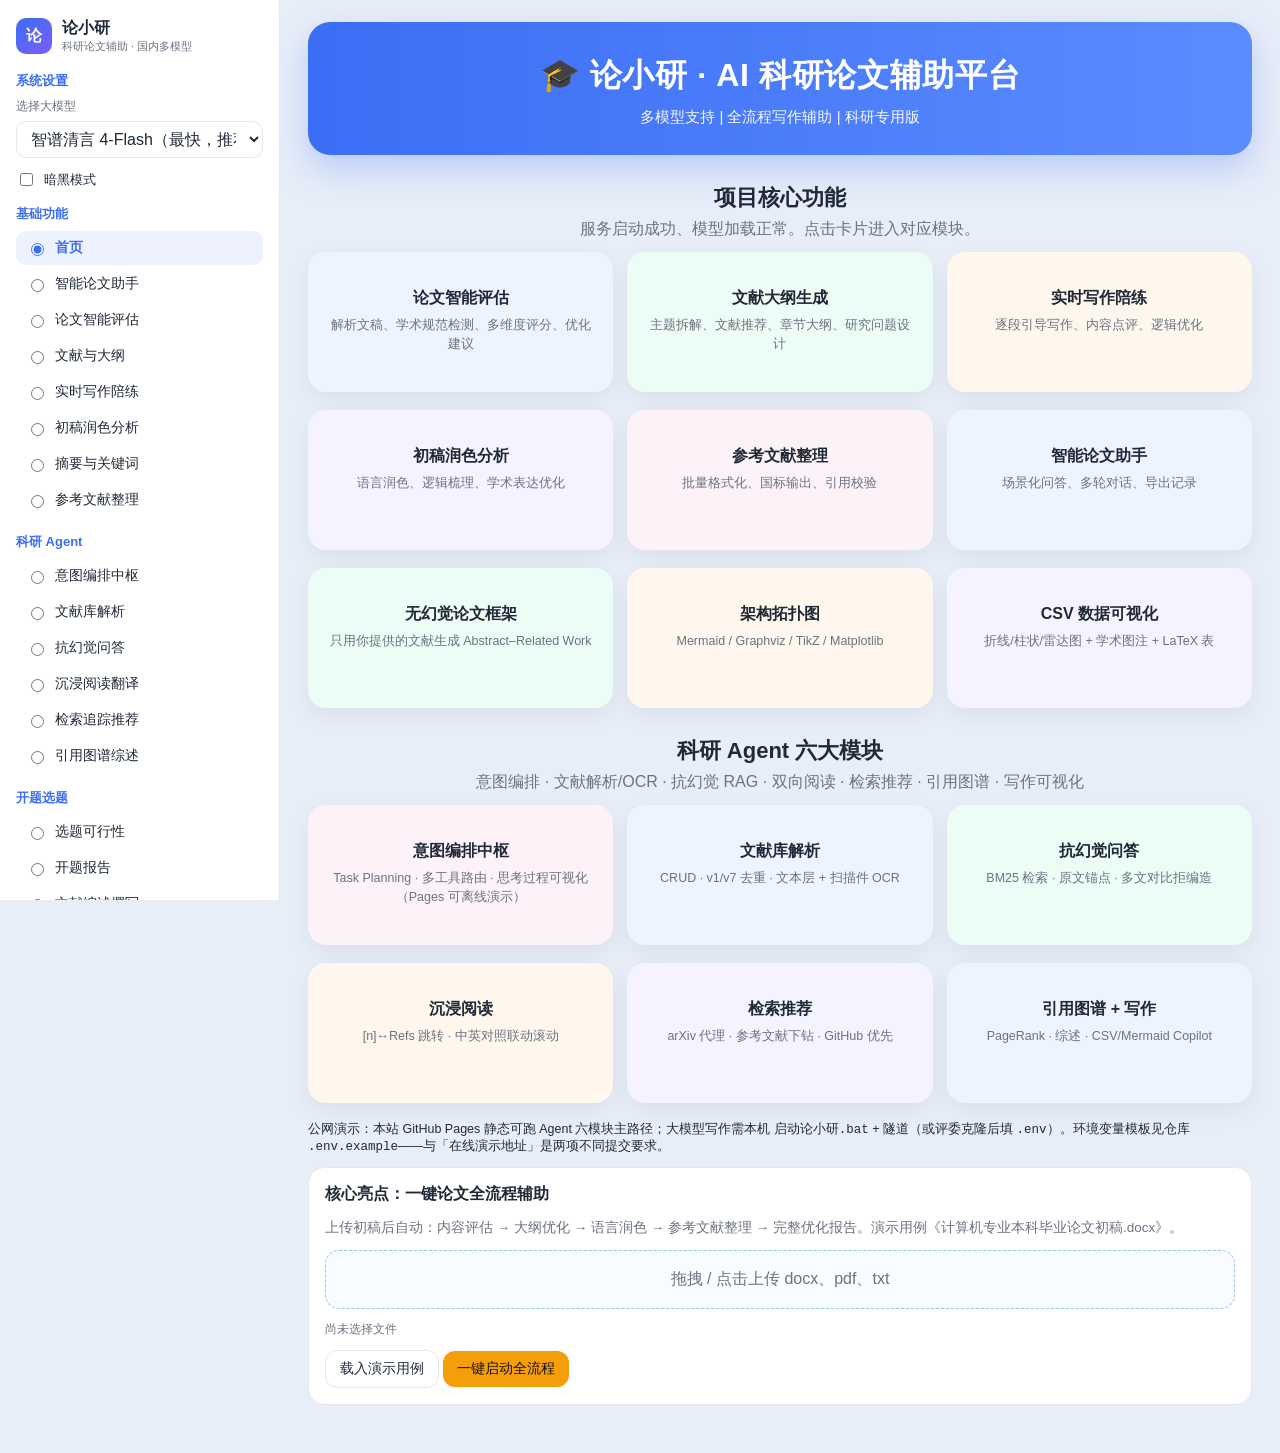
==== commit d9327800: "Keep the uploaded thesis readable across evaluation, translation, and offline fallback. Normalize Ch" ====
--- a/docs/index.html
+++ b/docs/index.html
@@ -4,7 +4,7 @@
   <meta charset="UTF-8" />
   <meta name="viewport" content="width=device-width, initial-scale=1" />
   <title>论小研 · AI 科研论文辅助平台</title>
-  <link rel="stylesheet" href="static/css/style.css?v=49" />
+  <link rel="stylesheet" href="static/css/style.css?v=55" />
   <script>
     function go(id) {
       var pages = document.querySelectorAll(".page");
@@ -378,6 +378,8 @@
       <section class="page" id="page-topic">
         <div class="hero"><h1>选题可行性评估</h1><p>空白、风险、工作量与题目改写</p></div>
         <div class="card">
+          <div class="drop" data-key="topic">拖拽 / 点击上传论文 docx、pdf、txt<input type="file" accept=".docx,.pdf,.txt,.md" /></div>
+          <p class="filelab" id="topicFileLabel">尚未选择文件</p>
           <input type="text" id="topicName" placeholder="拟题 / 方向，例如校园行人检测" />
           <button class="btn" type="button" onclick="runTool('topic')">评估选题</button>
           <div class="report" id="topicOut"></div>
@@ -386,6 +388,8 @@
       <section class="page" id="page-proposal">
         <div class="hero"><h1>开题报告生成</h1><p>依据、内容、方案、12 周进度</p></div>
         <div class="card">
+          <div class="drop" data-key="proposal">拖拽 / 点击上传论文 docx、pdf、txt<input type="file" accept=".docx,.pdf,.txt,.md" /></div>
+          <p class="filelab" id="proposalFileLabel">尚未选择文件</p>
           <input type="text" id="propTopic" placeholder="研究主题" />
           <button class="btn ghost" type="button" onclick="loadDemo('proposal')">使用演示用例</button>
           <button class="btn" type="button" onclick="runTool('proposal')">生成开题报告</button>
@@ -395,7 +399,8 @@
       <section class="page" id="page-litreview">
         <div class="hero"><h1>文献综述撰写</h1><p>按技术线，不要编年体</p></div>
         <div class="card">
-          <div class="drop" data-key="litreview">可上传已有综述草稿<input type="file" accept=".docx,.pdf,.txt,.md" /></div>
+          <div class="drop" data-key="litreview">拖拽 / 点击上传论文或综述草稿 docx、pdf、txt<input type="file" accept=".docx,.pdf,.txt,.md" /></div>
+          <p class="filelab" id="litreviewFileLabel">尚未选择文件</p>
           <button class="btn ghost" type="button" onclick="loadDemo('litreview')">使用演示用例</button>
           <button class="btn" type="button" onclick="runTool('litreview')">生成综述结构</button>
           <div class="report" id="litreviewOut"></div>
@@ -403,7 +408,12 @@
       </section>
       <section class="page" id="page-schedule">
         <div class="hero"><h1>进度与任务书</h1><p>里程碑与每周交付物</p></div>
-        <div class="card"><button class="btn" type="button" onclick="runTool('schedule')">生成任务书</button><div class="report" id="scheduleOut"></div></div>
+        <div class="card">
+          <div class="drop" data-key="schedule">拖拽 / 点击上传论文 docx、pdf、txt<input type="file" accept=".docx,.pdf,.txt,.md" /></div>
+          <p class="filelab" id="scheduleFileLabel">尚未选择文件</p>
+          <button class="btn" type="button" onclick="runTool('schedule')">生成任务书</button>
+          <div class="report" id="scheduleOut"></div>
+        </div>
       </section>
       <section class="page" id="page-path">
         <div class="hero"><h1>科研路径规划</h1><p>短期提升与中长期方向</p></div>
@@ -411,7 +421,8 @@
           <input type="text" id="pathMajor" placeholder="专业，如计算机科学与技术" />
           <input type="text" id="pathSkills" placeholder="已掌握技能" style="margin-top:8px" />
           <input type="text" id="pathInterest" placeholder="研究兴趣" style="margin-top:8px" />
-          <div class="drop" data-key="path">上传课程作业 / 课程论文<input type="file" accept=".docx,.pdf,.txt,.md" /></div>
+          <div class="drop" data-key="path">拖拽 / 点击上传课程作业或论文 docx、pdf、txt<input type="file" accept=".docx,.pdf,.txt,.md" /></div>
+          <p class="filelab" id="pathFileLabel">尚未选择文件</p>
           <button class="btn" type="button" onclick="runTool('path')">生成规划路线</button>
           <div class="report" id="pathOut"></div>
         </div>
@@ -419,7 +430,9 @@
       <section class="page" id="page-rewrite">
         <div class="hero"><h1>学术降重改写</h1><p>按场景和数据改写，禁止无意义同义替换</p></div>
         <div class="card">
-          <textarea id="rewriteSrc" placeholder="粘贴待改写段落"></textarea>
+          <div class="drop" data-key="rewrite">拖拽 / 点击上传论文 docx、pdf、txt<input type="file" accept=".docx,.pdf,.txt,.md" /></div>
+          <p class="filelab" id="rewriteFileLabel">尚未选择文件</p>
+          <textarea id="rewriteSrc" placeholder="也可只粘贴要改的段落；上传全文后这里留空，就按全文改"></textarea>
           <button class="btn" type="button" onclick="runTool('rewrite')">开始降重改写</button>
           <div class="report" id="rewriteOut"></div>
         </div>
@@ -427,6 +440,8 @@
       <section class="page" id="page-expand">
         <div class="hero"><h1>章节扩写</h1><p>提纲扩成可粘贴学术段落</p></div>
         <div class="card">
+          <div class="drop" data-key="expand">拖拽 / 点击上传论文，按所选章节扩写<input type="file" accept=".docx,.pdf,.txt,.md" /></div>
+          <p class="filelab" id="expandFileLabel">尚未选择文件</p>
           <select id="expandChap"><option>绪论 / 创新点</option><option>相关工作</option><option>方法设计</option><option>实验验证</option><option>总结展望</option></select>
           <button class="btn ghost" type="button" onclick="loadDemo('expand')">使用演示用例</button>
           <button class="btn" type="button" onclick="runTool('expand')">扩写本章</button>
@@ -436,7 +451,9 @@
       <section class="page" id="page-translate">
         <div class="hero"><h1>中英学术翻译</h1><p>保留 mAP 等指标符号</p></div>
         <div class="card">
-          <textarea id="transSrc" placeholder="中文或英文段落"></textarea>
+          <div class="drop" data-key="translate">拖拽 / 点击上传论文 docx、pdf、txt<input type="file" accept=".docx,.pdf,.txt,.md" /></div>
+          <p class="filelab" id="translateFileLabel">尚未选择文件</p>
+          <textarea id="transSrc" placeholder="也可只粘贴要翻译的段落；上传全文后这里留空，就按全文译"></textarea>
           <button class="btn" type="button" onclick="runTool('translate')">生成译文</button>
           <div class="report" id="translateOut"></div>
         </div>
@@ -444,6 +461,8 @@
       <section class="page" id="page-framework">
         <div class="hero"><h1>无幻觉论文框架</h1><p>Abstract / Introduction / Related Work；参考文献只使用你粘贴的条目，绝不编造</p></div>
         <div class="card">
+          <div class="drop" data-key="framework">拖拽 / 点击上传论文，用来填写研究 idea<input type="file" accept=".docx,.pdf,.txt,.md" /></div>
+          <p class="filelab" id="frameworkFileLabel">尚未选择文件</p>
           <label>研究 idea</label>
           <textarea id="fwIdea" placeholder="例如：校园监控中的小目标行人检测与遮挡跟踪"></textarea>
           <label style="margin-top:10px;display:block">真实文献条目（每行一条，可含作者/年份/题名）</label>
@@ -458,6 +477,8 @@
       <section class="page" id="page-diagram">
         <div class="hero"><h1>架构拓扑图</h1><p>根据 idea 生成系统架构，并导出 Mermaid / DOT / TikZ / Matplotlib</p></div>
         <div class="card">
+          <div class="drop" data-key="diagram">拖拽 / 点击上传论文，用来提取方法流程<input type="file" accept=".docx,.pdf,.txt,.md" /></div>
+          <p class="filelab" id="diagramFileLabel">尚未选择文件</p>
           <textarea id="diagIdea" placeholder="描述方法流程，例如：YOLOv8 检测 → ByteTrack 跟踪 → 轨迹热力与越界分析"></textarea>
           <button class="btn" type="button" onclick="runDiagram()">生成架构图与脚本</button>
           <div class="report" id="diagOut"></div>
@@ -485,7 +506,9 @@
       <section class="page" id="page-diff">
         <div class="hero"><h1>两稿对照</h1><p>进步点与未改的高优先级项</p></div>
         <div class="card">
-          <textarea id="diffNote" placeholder="修改说明或第二版摘录"></textarea>
+          <div class="drop" data-key="diff">拖拽 / 点击上传其中一稿 docx、pdf、txt<input type="file" accept=".docx,.pdf,.txt,.md" /></div>
+          <p class="filelab" id="diffFileLabel">尚未选择文件</p>
+          <textarea id="diffNote" placeholder="另一稿的修改说明，或第二版摘录"></textarea>
           <button class="btn ghost" type="button" onclick="loadDemo('diff')">使用演示用例</button>
           <button class="btn" type="button" onclick="runTool('diff')">生成对照</button>
           <div class="report" id="diffOut"></div>
@@ -494,43 +517,72 @@
       <section class="page" id="page-retrospect">
         <div class="hero"><h1>论文写作复盘</h1><p>对照多次评估 / 润色记录</p></div>
         <div class="card">
+          <div class="drop" data-key="retrospect">拖拽 / 点击上传论文 docx、pdf、txt<input type="file" accept=".docx,.pdf,.txt,.md" /></div>
+          <p class="filelab" id="retrospectFileLabel">尚未选择文件</p>
           <button class="btn" type="button" onclick="runTool('retrospect')">生成结构化复盘</button>
           <div class="report" id="retrospectOut"></div>
         </div>
       </section>
       <section class="page" id="page-terms">
         <div class="hero"><h1>术语与缩写表</h1><p></p></div>
-        <div class="card"><button class="btn" type="button" onclick="runTool('terms')">生成术语表</button><div class="report" id="termsOut"></div></div>
+        <div class="card">
+          <div class="drop" data-key="terms">拖拽 / 点击上传论文 docx、pdf、txt<input type="file" accept=".docx,.pdf,.txt,.md" /></div>
+          <p class="filelab" id="termsFileLabel">尚未选择文件</p>
+          <button class="btn" type="button" onclick="runTool('terms')">生成术语表</button>
+          <div class="report" id="termsOut"></div>
+        </div>
       </section>
       <section class="page" id="page-formula">
         <div class="hero"><h1>公式与符号规范</h1><p></p></div>
-        <div class="card"><button class="btn" type="button" onclick="runTool('formula')">生成符号表</button><div class="report" id="formulaOut"></div></div>
+        <div class="card">
+          <div class="drop" data-key="formula">拖拽 / 点击上传论文 docx、pdf、txt<input type="file" accept=".docx,.pdf,.txt,.md" /></div>
+          <p class="filelab" id="formulaFileLabel">尚未选择文件</p>
+          <button class="btn" type="button" onclick="runTool('formula')">生成符号表</button>
+          <div class="report" id="formulaOut"></div>
+        </div>
       </section>
       <section class="page" id="page-figure">
         <div class="hero"><h1>图表与表题</h1><p></p></div>
         <div class="card">
-          <div class="drop" data-key="figure">可上传论文<input type="file" accept=".docx,.pdf,.txt,.md" /></div>
+          <div class="drop" data-key="figure">拖拽 / 点击上传论文 docx、pdf、txt<input type="file" accept=".docx,.pdf,.txt,.md" /></div>
+          <p class="filelab" id="figureFileLabel">尚未选择文件</p>
           <button class="btn" type="button" onclick="runTool('figure')">生成图表题</button>
           <div class="report" id="figureOut"></div>
         </div>
       </section>
       <section class="page" id="page-experiment">
         <div class="hero"><h1>实验设计助手</h1><p></p></div>
-        <div class="card"><button class="btn" type="button" onclick="runTool('experiment')">生成实验方案</button><div class="report" id="experimentOut"></div></div>
+        <div class="card">
+          <div class="drop" data-key="experiment">拖拽 / 点击上传论文 docx、pdf、txt<input type="file" accept=".docx,.pdf,.txt,.md" /></div>
+          <p class="filelab" id="experimentFileLabel">尚未选择文件</p>
+          <button class="btn" type="button" onclick="runTool('experiment')">生成实验方案</button>
+          <div class="report" id="experimentOut"></div>
+        </div>
       </section>
       <section class="page" id="page-reproduce">
         <div class="hero"><h1>复现实验清单</h1><p></p></div>
-        <div class="card"><button class="btn" type="button" onclick="runTool('reproduce')">生成复现清单</button><div class="report" id="reproduceOut"></div></div>
+        <div class="card">
+          <div class="drop" data-key="reproduce">拖拽 / 点击上传论文 docx、pdf、txt<input type="file" accept=".docx,.pdf,.txt,.md" /></div>
+          <p class="filelab" id="reproduceFileLabel">尚未选择文件</p>
+          <button class="btn" type="button" onclick="runTool('reproduce')">生成复现清单</button>
+          <div class="report" id="reproduceOut"></div>
+        </div>
       </section>
       <section class="page" id="page-ethics">
         <div class="hero"><h1>伦理、致谢与原创声明</h1><p></p></div>
-        <div class="card"><button class="btn" type="button" onclick="runTool('ethics')">生成声明草稿</button><div class="report" id="ethicsOut"></div></div>
+        <div class="card">
+          <div class="drop" data-key="ethics">拖拽 / 点击上传论文 docx、pdf、txt<input type="file" accept=".docx,.pdf,.txt,.md" /></div>
+          <p class="filelab" id="ethicsFileLabel">尚未选择文件</p>
+          <button class="btn" type="button" onclick="runTool('ethics')">生成声明草稿</button>
+          <div class="report" id="ethicsOut"></div>
+        </div>
       </section>
       <section class="page" id="page-submit">
         <div class="hero"><h1>投稿适配智能优化</h1><p>对照期刊指南 / 学校规范</p></div>
         <div class="card">
           <textarea id="subGuide" placeholder="粘贴投稿指南或学校论文规范"></textarea>
-          <div class="drop" data-key="submit">上传论文初稿<input type="file" accept=".docx,.pdf,.txt,.md" /></div>
+          <div class="drop" data-key="submit">拖拽 / 点击上传论文初稿 docx、pdf、txt<input type="file" accept=".docx,.pdf,.txt,.md" /></div>
+          <p class="filelab" id="submitFileLabel">尚未选择文件</p>
           <button class="btn ghost" type="button" onclick="loadDemo('submit')">使用演示用例</button>
           <button class="btn" type="button" onclick="runTool('submit')">对照优化</button>
           <div class="report" id="submitOut"></div>
@@ -544,7 +596,8 @@
             <button class="qbtn" type="button" onclick="window.LX_STYLE='strict'">严格学术型</button>
             <button class="qbtn" type="button" onclick="window.LX_STYLE='cross'">交叉学科评审</button>
           </div>
-          <div class="drop" data-key="reviewer">上传论文<input type="file" accept=".docx,.pdf,.txt,.md" /></div>
+          <div class="drop" data-key="reviewer">拖拽 / 点击上传论文 docx、pdf、txt<input type="file" accept=".docx,.pdf,.txt,.md" /></div>
+          <p class="filelab" id="reviewerFileLabel">尚未选择文件</p>
           <button class="btn ghost" type="button" onclick="loadDemo('reviewer')">使用演示用例</button>
           <button class="btn" type="button" onclick="runTool('reviewer')">生成评审意见</button>
           <div class="report" id="reviewerOut"></div>
@@ -553,7 +606,9 @@
       <section class="page" id="page-rebuttal">
         <div class="hero"><h1>审稿意见回复</h1><p></p></div>
         <div class="card">
-          <textarea id="rebRaw" placeholder="粘贴审稿人意见"></textarea>
+          <div class="drop" data-key="rebuttal">拖拽 / 点击上传被审的论文 docx、pdf、txt<input type="file" accept=".docx,.pdf,.txt,.md" /></div>
+          <p class="filelab" id="rebuttalFileLabel">尚未选择文件</p>
+          <textarea id="rebRaw" placeholder="再粘贴审稿人意见"></textarea>
           <button class="btn" type="button" onclick="runTool('rebuttal')">生成回复草稿</button>
           <div class="report" id="rebuttalOut"></div>
         </div>
@@ -571,7 +626,8 @@
       <section class="page" id="page-defense">
         <div class="hero"><h1>答辩提问模拟</h1><p></p></div>
         <div class="card">
-          <div class="drop" data-key="defense">可上传论文<input type="file" accept=".docx,.pdf,.txt,.md" /></div>
+          <div class="drop" data-key="defense">拖拽 / 点击上传论文 docx、pdf、txt<input type="file" accept=".docx,.pdf,.txt,.md" /></div>
+          <p class="filelab" id="defenseFileLabel">尚未选择文件</p>
           <button class="btn ghost" type="button" onclick="loadDemo('defense')">使用演示用例</button>
           <button class="btn" type="button" onclick="runTool('defense')">生成答辩题</button>
           <div class="report" id="defenseOut"></div>
@@ -590,7 +646,9 @@
       <section class="page" id="page-weekly">
         <div class="hero"><h1>导师周报与邮件</h1><p></p></div>
         <div class="card">
-          <textarea id="weekNote" placeholder="本周实际进展（可空）"></textarea>
+          <div class="drop" data-key="weekly">拖拽 / 点击上传正在写的论文 docx、pdf、txt<input type="file" accept=".docx,.pdf,.txt,.md" /></div>
+          <p class="filelab" id="weeklyFileLabel">尚未选择文件</p>
+          <textarea id="weekNote" placeholder="本周实际进展（可空，上传论文后会一起写进周报）"></textarea>
           <button class="btn" type="button" onclick="runTool('weekly')">生成周报</button>
           <div class="report" id="weeklyOut"></div>
         </div>
@@ -602,8 +660,8 @@
   <script src="static/vendor/fflate.min.js?v=23"></script>
   <script src="static/vendor/pdf.min.js?v=23"></script>
   <script src="static/js/readfile.js?v=23"></script>
-  <script src="static/js/pages-demo.js?v=52"></script>
-  <script src="static/js/app.js?v=50"></script>
+  <script src="static/js/pages-demo.js?v=54"></script>
+  <script src="static/js/app.js?v=55"></script>
   <script type="module" src="static/js/copilot-ui.js?v=49"></script>
   <script type="module" src="static/js/agent-ui.js?v=49"></script>
 </body>
--- a/docs/static/css/style.css
+++ b/docs/static/css/style.css
@@ -116,11 +116,15 @@
 .btn.ghost { background: #fff; color: var(--text); border: 1px solid var(--line); }
 .btn.gold { background: #f59e0b; color: #111; }
 .drop {
+  position: relative;
   border: 1.5px dashed #93c5fd; background: #f8fbff; border-radius: 14px;
   padding: 18px; text-align: center; color: var(--muted); cursor: pointer; margin: 8px 0;
 }
 [data-theme="dark"] .drop { background: #0f172a; border-color: #334155; }
-.drop input { display: none; }
+.drop input {
+  position: absolute; inset: 0; width: 100%; height: 100%;
+  opacity: 0; cursor: pointer; font-size: 0;
+}
 .page { display: none; }
 .page.show { display: block; }
 .card {
